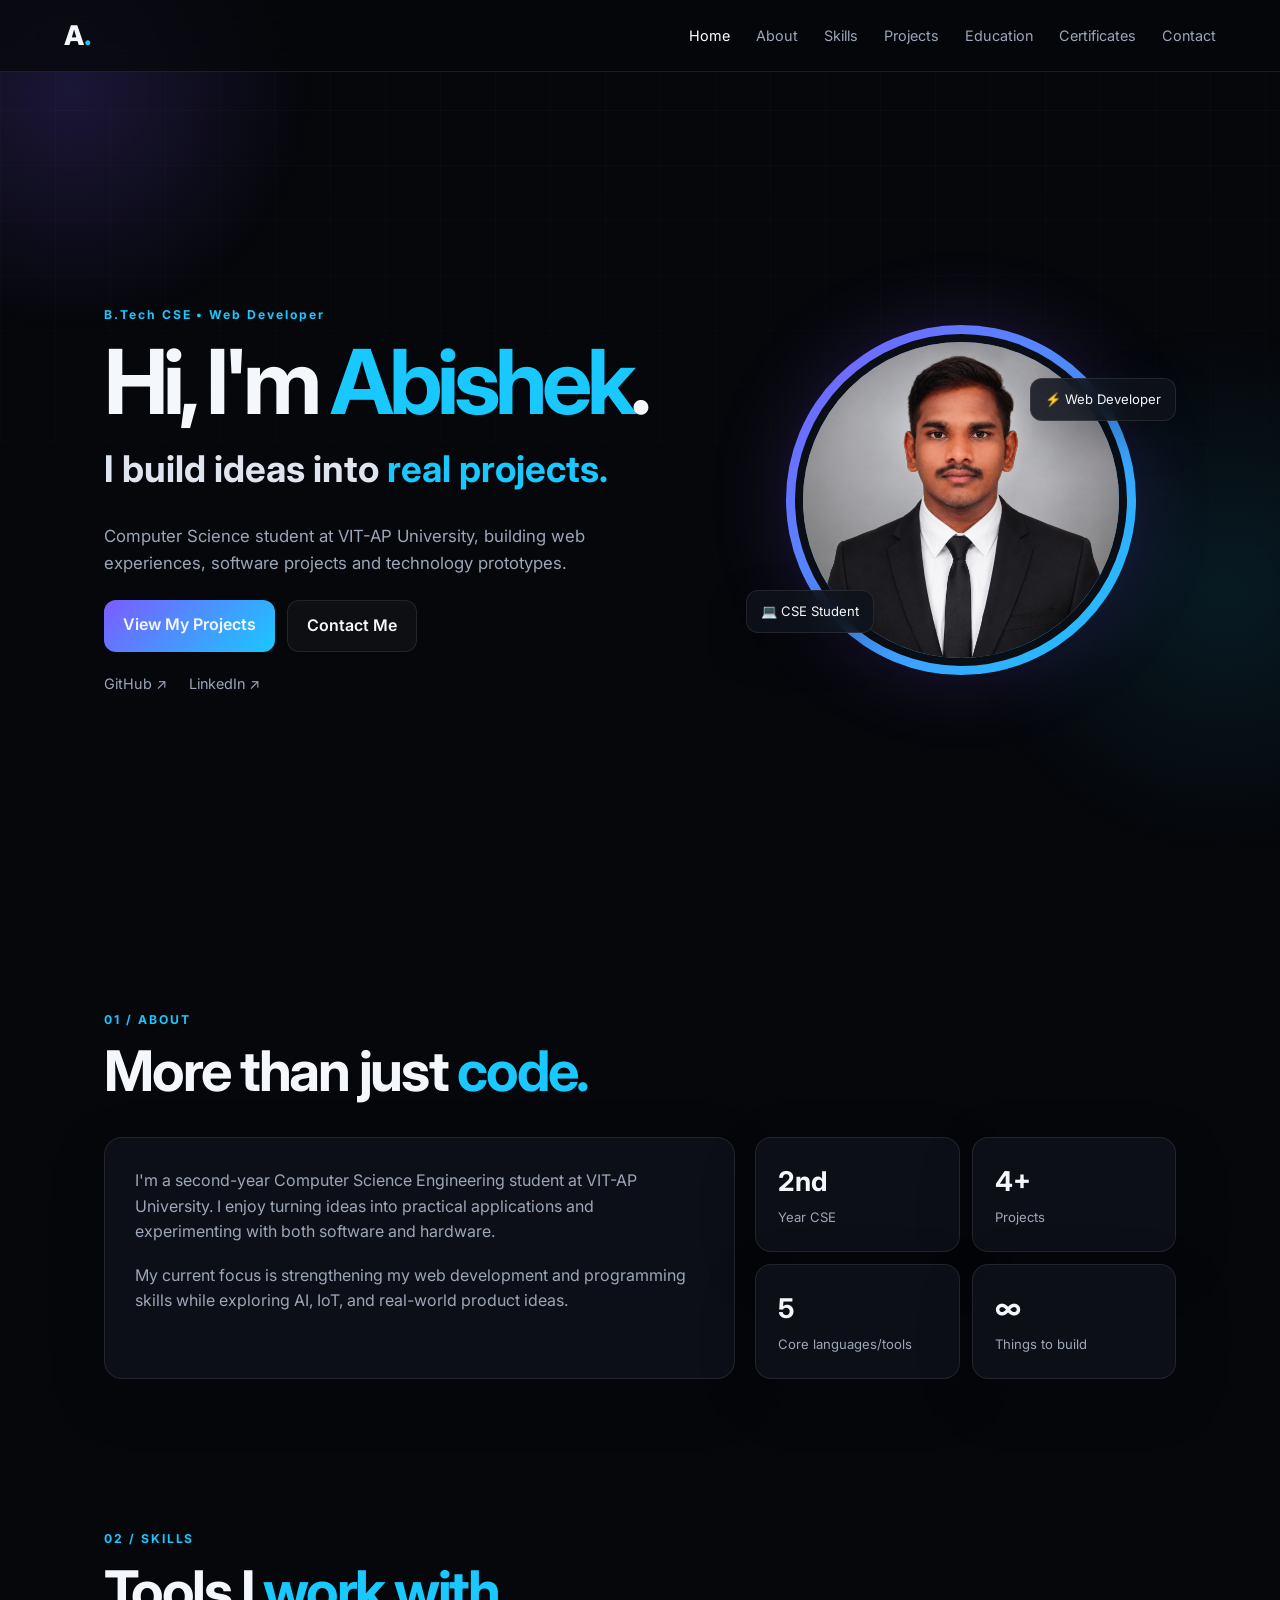
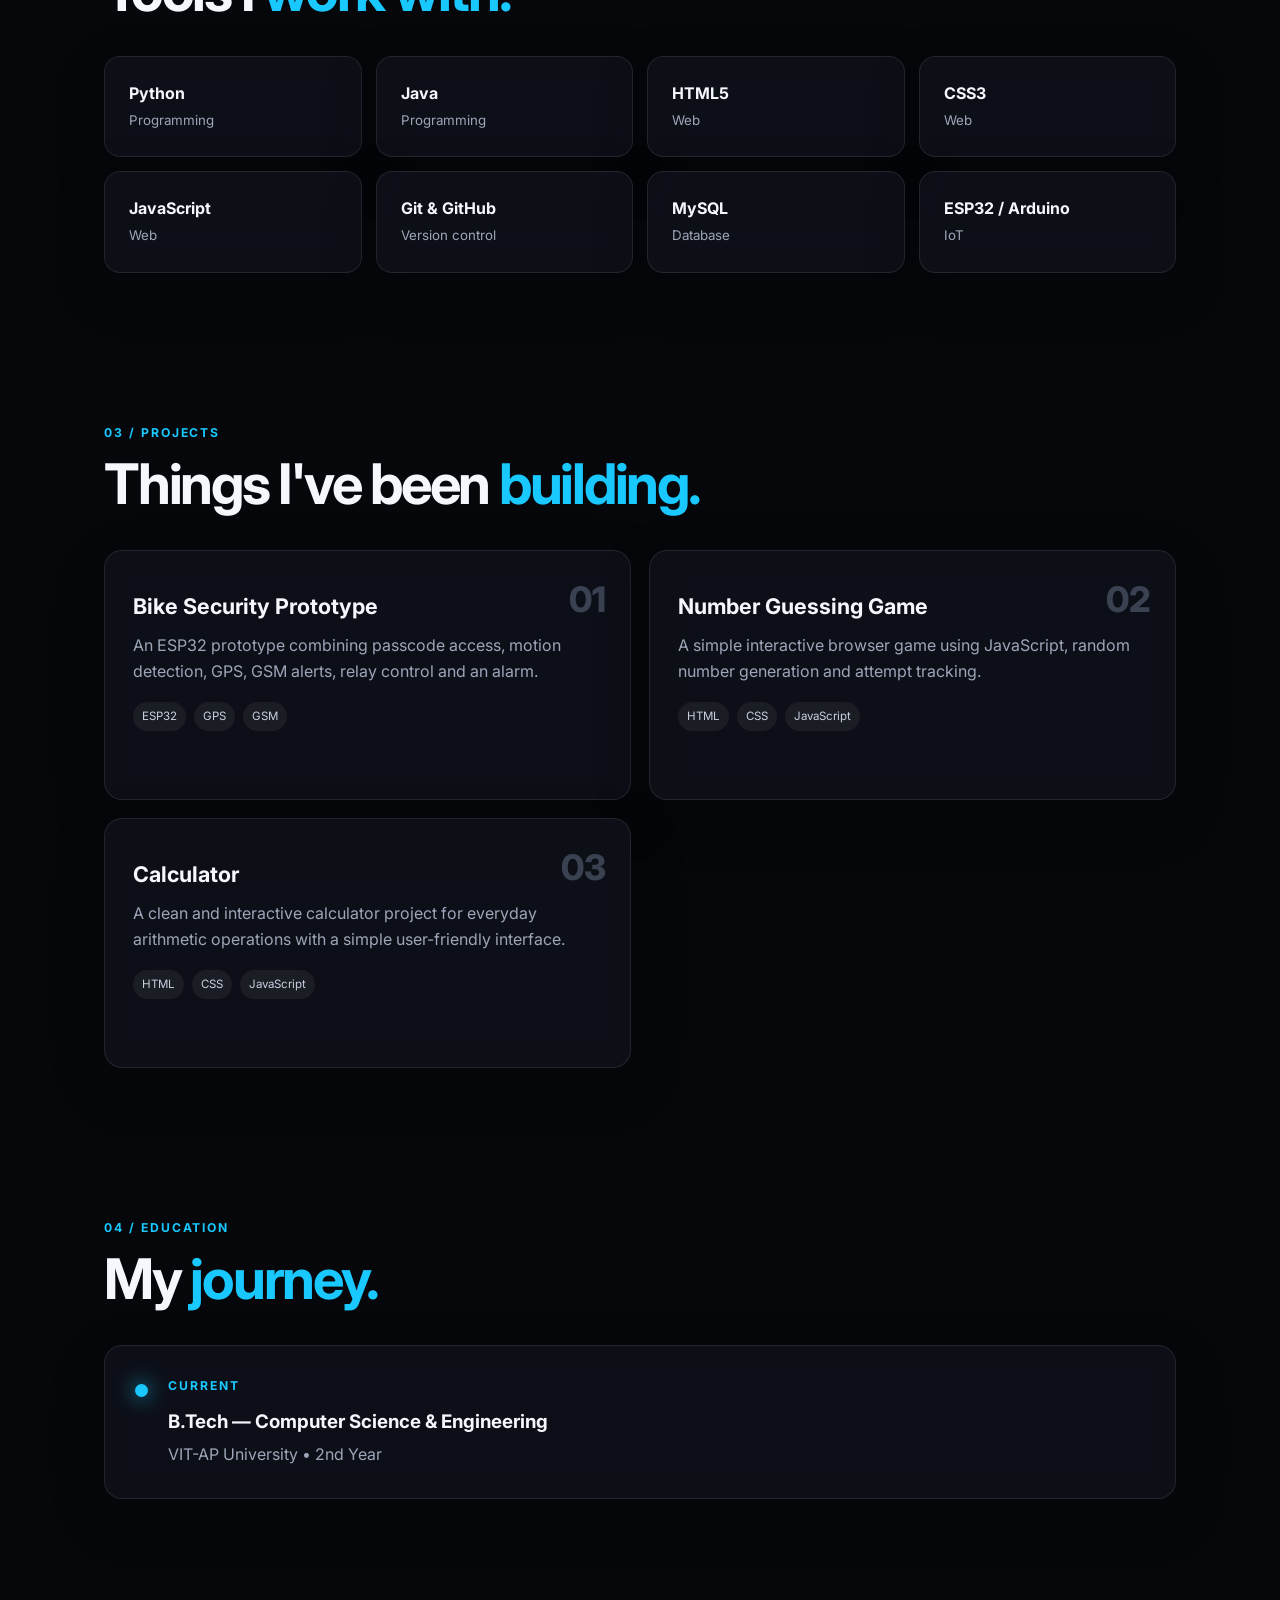
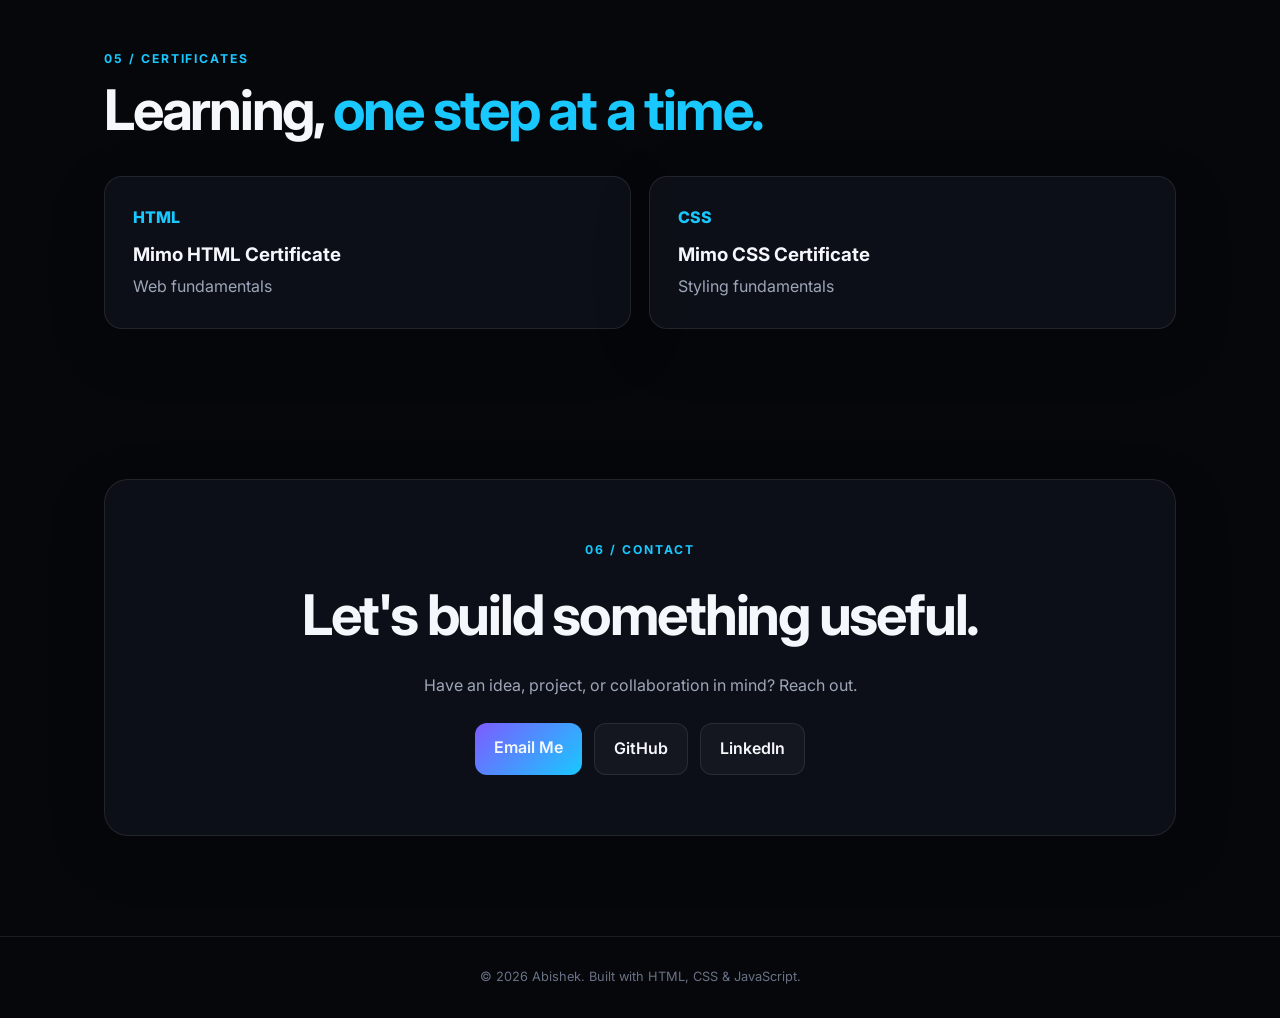
==== index.html @ ac8b68ea "Add files via upload" ====
<!DOCTYPE html>
<html lang="en">
<head>
  <meta charset="UTF-8">
  <meta name="viewport" content="width=device-width, initial-scale=1.0">
  <meta name="description" content="Abishek — B.Tech CSE student and web developer portfolio.">
  <title>Abishek | CSE Student & Web Developer</title>
  <link rel="preconnect" href="https://fonts.googleapis.com">
  <link rel="preconnect" href="https://fonts.gstatic.com" crossorigin>
  <link href="https://fonts.googleapis.com/css2?family=Inter:wght@400;500;600;700;800&display=swap" rel="stylesheet">
  <link rel="stylesheet" href="css/style.css">
</head>
<body>
  <div class="bg-grid"></div>
  <header class="navbar">
    <a class="logo" href="#home">A<span>.</span></a>
    <button class="menu-btn" id="menuBtn" aria-label="Toggle navigation">☰</button>
    <nav id="nav">
      <a href="#home" class="active">Home</a>
      <a href="#about">About</a>
      <a href="#skills">Skills</a>
      <a href="#projects">Projects</a>
      <a href="#education">Education</a>
      <a href="#certificates">Certificates</a>
      <a href="#contact">Contact</a>
    </nav>
  </header>

  <main>
    <section id="home" class="hero section">
      <div class="hero-copy reveal">
        <p class="eyebrow">B.Tech CSE • Web Developer</p>
        <h1>Hi, I'm <span>Abishek</span>.</h1>
        <h2>I build ideas into <span class="gradient-text">real projects.</span></h2>
        <p class="hero-text">Computer Science student at VIT-AP University, building web experiences, software projects and technology prototypes.</p>
        <div class="actions">
          <a class="btn primary" href="#projects">View My Projects</a>
          <a class="btn secondary" href="#contact">Contact Me</a>
        </div>
        <div class="socials">
          <a href="https://github.com/Abishek0523" target="_blank" rel="noreferrer">GitHub ↗</a>
          <a href="https://www.linkedin.com/in/abishek-j-a5b180357?utm_source=share_via&utm_content=profile&utm_medium=member_android" target="_blank" rel="noreferrer">LinkedIn ↗</a>
        </div>
      </div>
      <div class="hero-photo reveal">
        <div class="photo-ring">
          <img class="photo-placeholder" src="assets/profile.jpg" alt="Abishek">
        </div>
        <div class="floating-card card-one">⚡ Web Developer</div>
        <div class="floating-card card-two">💻 CSE Student</div>
      </div>
    </section>

    <section id="about" class="section">
      <div class="section-heading reveal"><p class="eyebrow">01 / ABOUT</p><h2>More than just <span>code.</span></h2></div>
      <div class="about-grid">
        <div class="glass about-text reveal">
          <p>I'm a second-year Computer Science Engineering student at VIT-AP University. I enjoy turning ideas into practical applications and experimenting with both software and hardware.</p>
          <p>My current focus is strengthening my web development and programming skills while exploring AI, IoT, and real-world product ideas.</p>
        </div>
        <div class="stats reveal">
          <div class="stat glass"><strong>2nd</strong><span>Year CSE</span></div>
          <div class="stat glass"><strong>4+</strong><span>Projects</span></div>
          <div class="stat glass"><strong>5</strong><span>Core languages/tools</span></div>
          <div class="stat glass"><strong>∞</strong><span>Things to build</span></div>
        </div>
      </div>
    </section>

    <section id="skills" class="section">
      <div class="section-heading reveal"><p class="eyebrow">02 / SKILLS</p><h2>Tools I <span>work with.</span></h2></div>
      <div class="skills-grid">
        <div class="skill glass reveal"><b>Python</b><small>Programming</small></div>
        <div class="skill glass reveal"><b>Java</b><small>Programming</small></div>
        <div class="skill glass reveal"><b>HTML5</b><small>Web</small></div>
        <div class="skill glass reveal"><b>CSS3</b><small>Web</small></div>
        <div class="skill glass reveal"><b>JavaScript</b><small>Web</small></div>
        <div class="skill glass reveal"><b>Git & GitHub</b><small>Version control</small></div>
        <div class="skill glass reveal"><b>MySQL</b><small>Database</small></div>
        <div class="skill glass reveal"><b>ESP32 / Arduino</b><small>IoT</small></div>
      </div>
    </section>

    <section id="projects" class="section">
      <div class="section-heading reveal"><p class="eyebrow">03 / PROJECTS</p><h2>Things I've been <span>building.</span></h2></div>
      <div class="projects-grid">
        <article class="project glass reveal">
          <div class="project-number">01</div>
          <h3>Bike Security Prototype</h3>
          <p>An ESP32 prototype combining passcode access, motion detection, GPS, GSM alerts, relay control and an alarm.</p>
          <div class="chips"><span>ESP32</span><span>GPS</span><span>GSM</span></div>
        </article>
        <article class="project glass reveal">
          <div class="project-number">02</div>
          <h3>Number Guessing Game</h3>
          <p>A simple interactive browser game using JavaScript, random number generation and attempt tracking.</p>
          <div class="chips"><span>HTML</span><span>CSS</span><span>JavaScript</span></div>
        </article>
        <article class="project glass reveal">
          <div class="project-number">03</div>
          <h3>Calculator</h3>
          <p>A clean and interactive calculator project for everyday arithmetic operations with a simple user-friendly interface.</p>
          <div class="chips"><span>HTML</span><span>CSS</span><span>JavaScript</span></div>
        </article>
      </div>
    </section>

    <section id="education" class="section">
      <div class="section-heading reveal"><p class="eyebrow">04 / EDUCATION</p><h2>My <span>journey.</span></h2></div>
      <div class="timeline glass reveal">
        <div class="timeline-item">
          <span class="dot"></span>
          <div><p class="eyebrow">CURRENT</p><h3>B.Tech — Computer Science & Engineering</h3><p>VIT-AP University • 2nd Year</p></div>
        </div>
      </div>
    </section>

    <section id="certificates" class="section">
      <div class="section-heading reveal"><p class="eyebrow">05 / CERTIFICATES</p><h2>Learning, <span>one step at a time.</span></h2></div>
      <div class="certificate-grid">
        <div class="certificate glass reveal"><span>HTML</span><h3>Mimo HTML Certificate</h3><p>Web fundamentals</p></div>
        <div class="certificate glass reveal"><span>CSS</span><h3>Mimo CSS Certificate</h3><p>Styling fundamentals</p></div>
      </div>
    </section>

    <section id="contact" class="section contact-section">
      <div class="contact-card glass reveal">
        <p class="eyebrow">06 / CONTACT</p>
        <h2>Let's build something <span>useful.</span></h2>
        <p>Have an idea, project, or collaboration in mind? Reach out.</p>
        <div class="contact-actions">
          <a class="btn primary" href="mailto:abishekj0058@gmail.com">Email Me</a>
          <a class="btn secondary" href="https://github.com/Abishek0523" target="_blank" rel="noreferrer">GitHub</a>
          <a class="btn secondary" href="https://www.linkedin.com/in/abishek-j-a5b180357?utm_source=share_via&utm_content=profile&utm_medium=member_android" target="_blank" rel="noreferrer">LinkedIn</a>
         </div>
      </div>
    </section>
  </main>

  <footer><p>© <span id="year"></span> Abishek. Built with HTML, CSS & JavaScript.</p></footer>
  <script src="js/script.js"></script>
</body>
</html>
---- css/style.css ----
:root{--bg:#06070b;--panel:rgba(17,20,30,.72);--text:#f4f7fb;--muted:#9da6b8;--line:rgba(255,255,255,.09);--accent:#7c5cff;--accent2:#19c8ff;--max:1120px}
*{box-sizing:border-box;margin:0;padding:0}html{scroll-behavior:smooth}body{font-family:Inter,Arial,sans-serif;background:var(--bg);color:var(--text);line-height:1.6;overflow-x:hidden}.bg-grid{position:fixed;inset:0;z-index:-2;background-image:linear-gradient(rgba(255,255,255,.025) 1px,transparent 1px),linear-gradient(90deg,rgba(255,255,255,.025) 1px,transparent 1px);background-size:55px 55px;mask-image:linear-gradient(to bottom,black,transparent 85%)}body:before{content:"";position:fixed;z-index:-1;width:500px;height:500px;left:-180px;top:-160px;background:radial-gradient(circle,rgba(124,92,255,.18),transparent 68%)}body:after{content:"";position:fixed;z-index:-1;width:550px;height:550px;right:-220px;top:35%;background:radial-gradient(circle,rgba(25,200,255,.1),transparent 68%)}
a{color:inherit;text-decoration:none}.navbar{height:72px;position:fixed;top:0;left:0;right:0;z-index:10;display:flex;align-items:center;justify-content:space-between;padding:0 5%;background:rgba(6,7,11,.72);backdrop-filter:blur(18px);border-bottom:1px solid var(--line)}.logo{font-size:1.7rem;font-weight:800}.logo span,.gradient-text,.section-heading h2 span,.hero h1 span{color:var(--accent2)}nav{display:flex;gap:26px}nav a{font-size:.9rem;color:var(--muted);transition:.25s}nav a:hover,nav a.active{color:#fff}.menu-btn{display:none;background:none;border:0;color:#fff;font-size:1.4rem}
.section{max-width:var(--max);margin:auto;padding:110px 24px 40px}.hero{min-height:100vh;display:grid;grid-template-columns:1.15fr .85fr;align-items:center;gap:60px;padding-top:140px}.eyebrow{color:var(--accent2);font-size:.76rem;letter-spacing:.16em;font-weight:700;margin-bottom:12px}.hero h1{font-size:clamp(3rem,7vw,6rem);line-height:1.02;letter-spacing:-.06em}.hero h2{font-size:clamp(1.35rem,3vw,2.3rem);margin-top:12px;color:#dfe5ef}.hero-text{max-width:650px;color:var(--muted);font-size:1.05rem;margin:24px 0}.actions,.socials,.contact-actions{display:flex;gap:12px;flex-wrap:wrap}.btn{padding:12px 19px;border-radius:12px;border:1px solid var(--line);font-weight:600;transition:.25s}.btn:hover{transform:translateY(-2px)}.primary{background:linear-gradient(135deg,var(--accent),var(--accent2));border:0}.secondary{background:rgba(255,255,255,.035)}.socials{margin-top:20px;gap:22px}.socials a{color:var(--muted);font-size:.9rem}.socials a:hover{color:#fff}.hero-photo{position:relative;display:flex;justify-content:center}.photo-ring{width:min(350px,75vw);aspect-ratio:1;border-radius:50%;padding:9px;background:linear-gradient(135deg,var(--accent),var(--accent2));box-shadow:0 0 80px rgba(124,92,255,.2)}.photo-placeholder{height:100%;border-radius:50%;display:grid;place-items:center;text-align:center;font-weight:800;letter-spacing:.12em;font-size:1.5rem;color:#aeb8ca;background:radial-gradient(circle at 35% 30%,#252b3b,#0c0f17 65%);border:8px solid #0b0e15}.floating-card{position:absolute;background:rgba(15,18,27,.85);border:1px solid var(--line);padding:10px 14px;border-radius:12px;backdrop-filter:blur(12px);font-size:.82rem;box-shadow:0 15px 40px rgba(0,0,0,.25)}.card-one{top:15%;right:0}.card-two{bottom:12%;left:0}
.section-heading{margin-bottom:34px}.section-heading h2{font-size:clamp(2rem,5vw,3.5rem);line-height:1.1;letter-spacing:-.04em}.glass{background:var(--panel);border:1px solid var(--line);box-shadow:0 18px 60px rgba(0,0,0,.16);backdrop-filter:blur(14px)}.about-grid{display:grid;grid-template-columns:1.5fr 1fr;gap:20px}.about-text{padding:30px;border-radius:18px;color:var(--muted)}.about-text p+p{margin-top:18px}.stats{display:grid;grid-template-columns:1fr 1fr;gap:12px}.stat{border-radius:16px;padding:22px}.stat strong{display:block;font-size:1.7rem}.stat span{color:var(--muted);font-size:.82rem}.skills-grid{display:grid;grid-template-columns:repeat(4,1fr);gap:14px}.skill{padding:24px;border-radius:16px;transition:.3s}.skill:hover,.project:hover,.certificate:hover{transform:translateY(-5px);border-color:rgba(124,92,255,.45)}.skill b{display:block}.skill small{color:var(--muted)}.projects-grid{display:grid;grid-template-columns:repeat(2,1fr);gap:18px}.project{position:relative;padding:28px;border-radius:18px;min-height:250px;transition:.3s}.project.featured{grid-column:span 2;background:linear-gradient(145deg,rgba(124,92,255,.13),rgba(17,20,30,.75))}.project-number{position:absolute;right:24px;top:20px;color:#3a4151;font-weight:800;font-size:2.2rem}.tag{font-size:.7rem;color:var(--accent2);font-weight:800;letter-spacing:.12em}.project h3{font-size:1.35rem;margin:10px 0}.project p{color:var(--muted);max-width:700px}.chips{display:flex;gap:8px;flex-wrap:wrap;margin:18px 0}.chips span{padding:5px 9px;border-radius:999px;background:rgba(255,255,255,.06);font-size:.72rem;color:#c8d0df}.project-link{font-weight:600;color:#fff}.timeline{padding:30px;border-radius:18px}.timeline-item{display:flex;gap:20px;align-items:flex-start}.dot{width:13px;height:13px;border-radius:50%;background:var(--accent2);margin-top:8px;box-shadow:0 0 20px var(--accent2)}.timeline-item h3{margin-bottom:5px}.timeline-item p:last-child{color:var(--muted)}.certificate-grid{display:grid;grid-template-columns:repeat(2,1fr);gap:18px}.certificate{padding:28px;border-radius:18px;transition:.3s}.certificate span{font-weight:800;color:var(--accent2)}.certificate h3{margin:10px 0 4px}.certificate p{color:var(--muted)}.contact-section{padding-bottom:100px}.contact-card{text-align:center;padding:60px 25px;border-radius:24px}.contact-card h2{font-size:clamp(2rem,5vw,3.5rem);letter-spacing:-.04em}.contact-card>p:not(.eyebrow){color:var(--muted);margin:12px auto 25px}.contact-actions{justify-content:center}footer{padding:30px 20px;border-top:1px solid var(--line);text-align:center;color:#697285;font-size:.8rem}.reveal{opacity:0;transform:translateY(22px);transition:.7s ease}.reveal.visible{opacity:1;transform:none}
@media(max-width:800px){nav{display:none;position:absolute;top:72px;left:0;right:0;padding:18px 24px;flex-direction:column;background:rgba(6,7,11,.96);border-bottom:1px solid var(--line)}nav.open{display:flex}.menu-btn{display:block}.hero{grid-template-columns:1fr;text-align:center;gap:40px}.hero-text{margin-left:auto;margin-right:auto}.actions,.socials{justify-content:center}.hero-photo{order:-1}.photo-ring{width:230px}.floating-card{display:none}.about-grid{grid-template-columns:1fr}.skills-grid{grid-template-columns:repeat(2,1fr)}.projects-grid{grid-template-columns:1fr}.project.featured{grid-column:auto}.certificate-grid{grid-template-columns:1fr}}
@media(max-width:430px){.section{padding-left:16px;padding-right:16px}.skills-grid{grid-template-columns:1fr}.hero h1{font-size:3.2rem}}
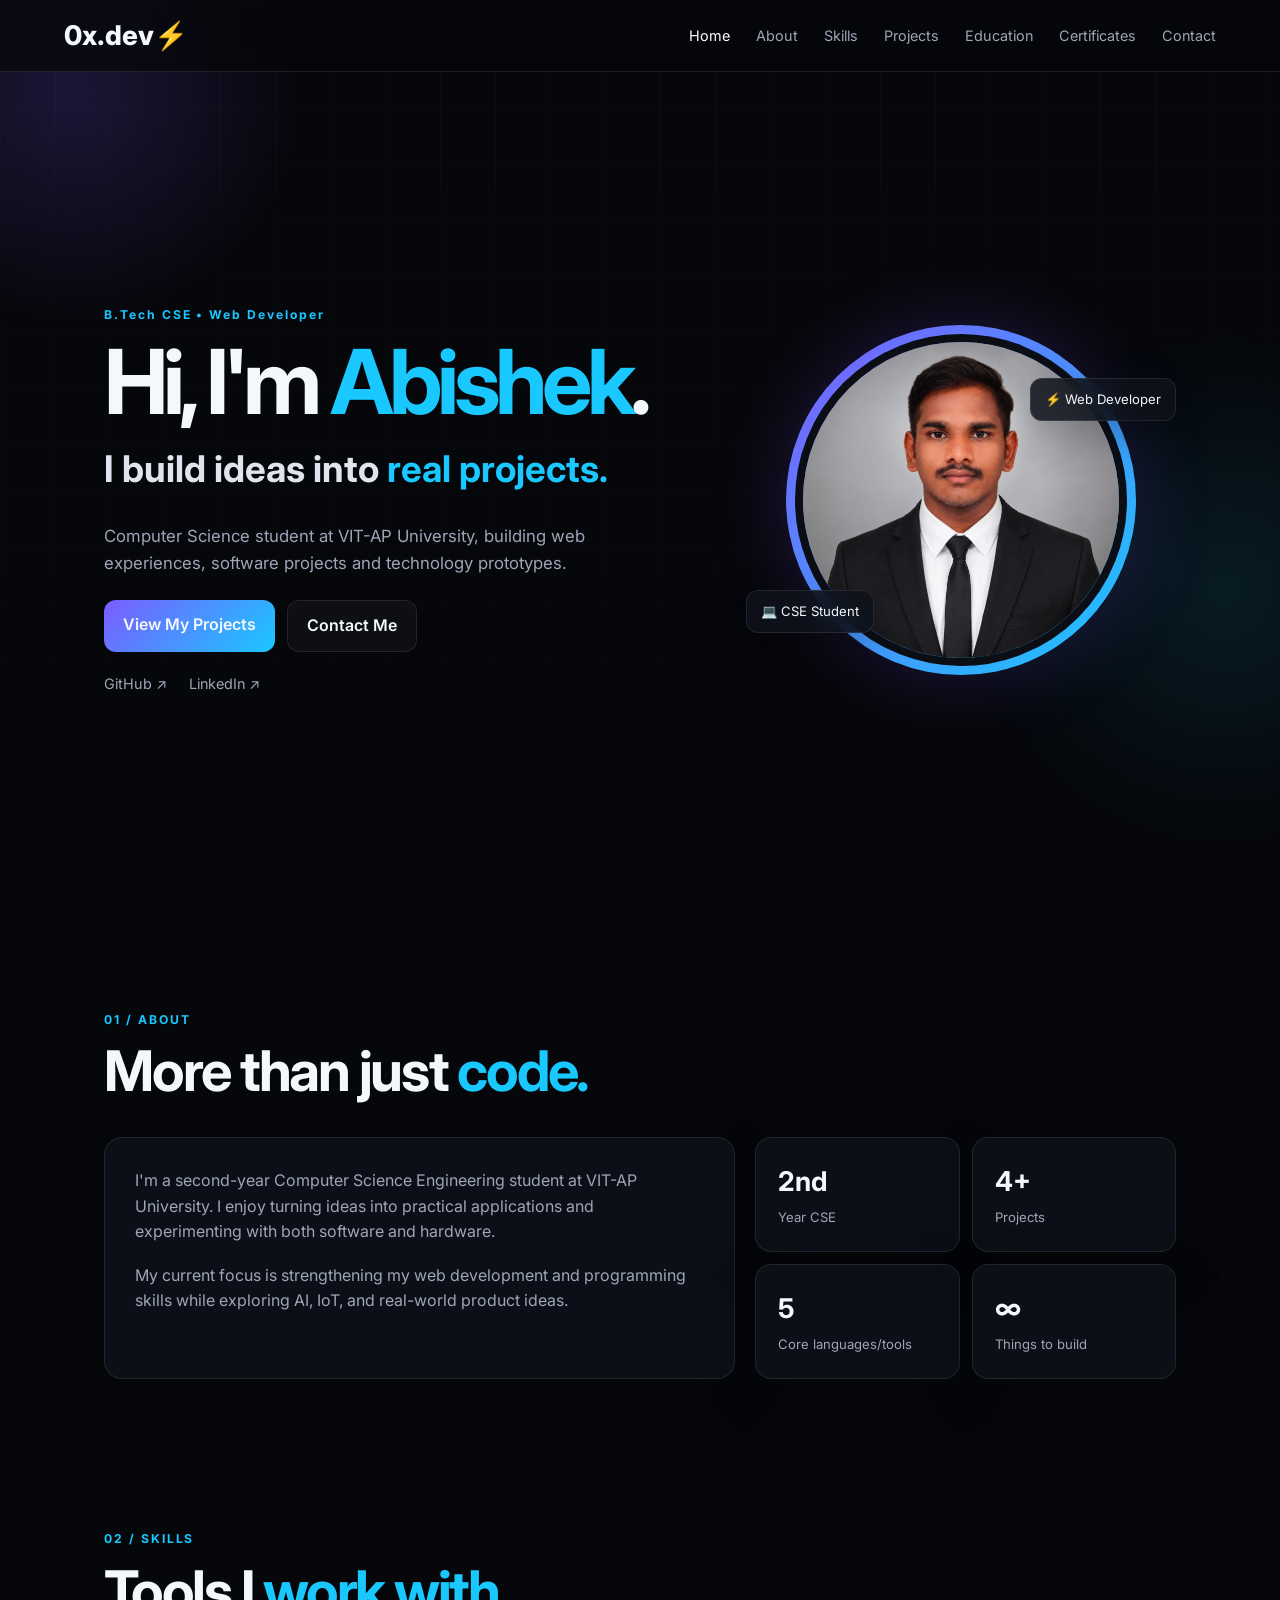
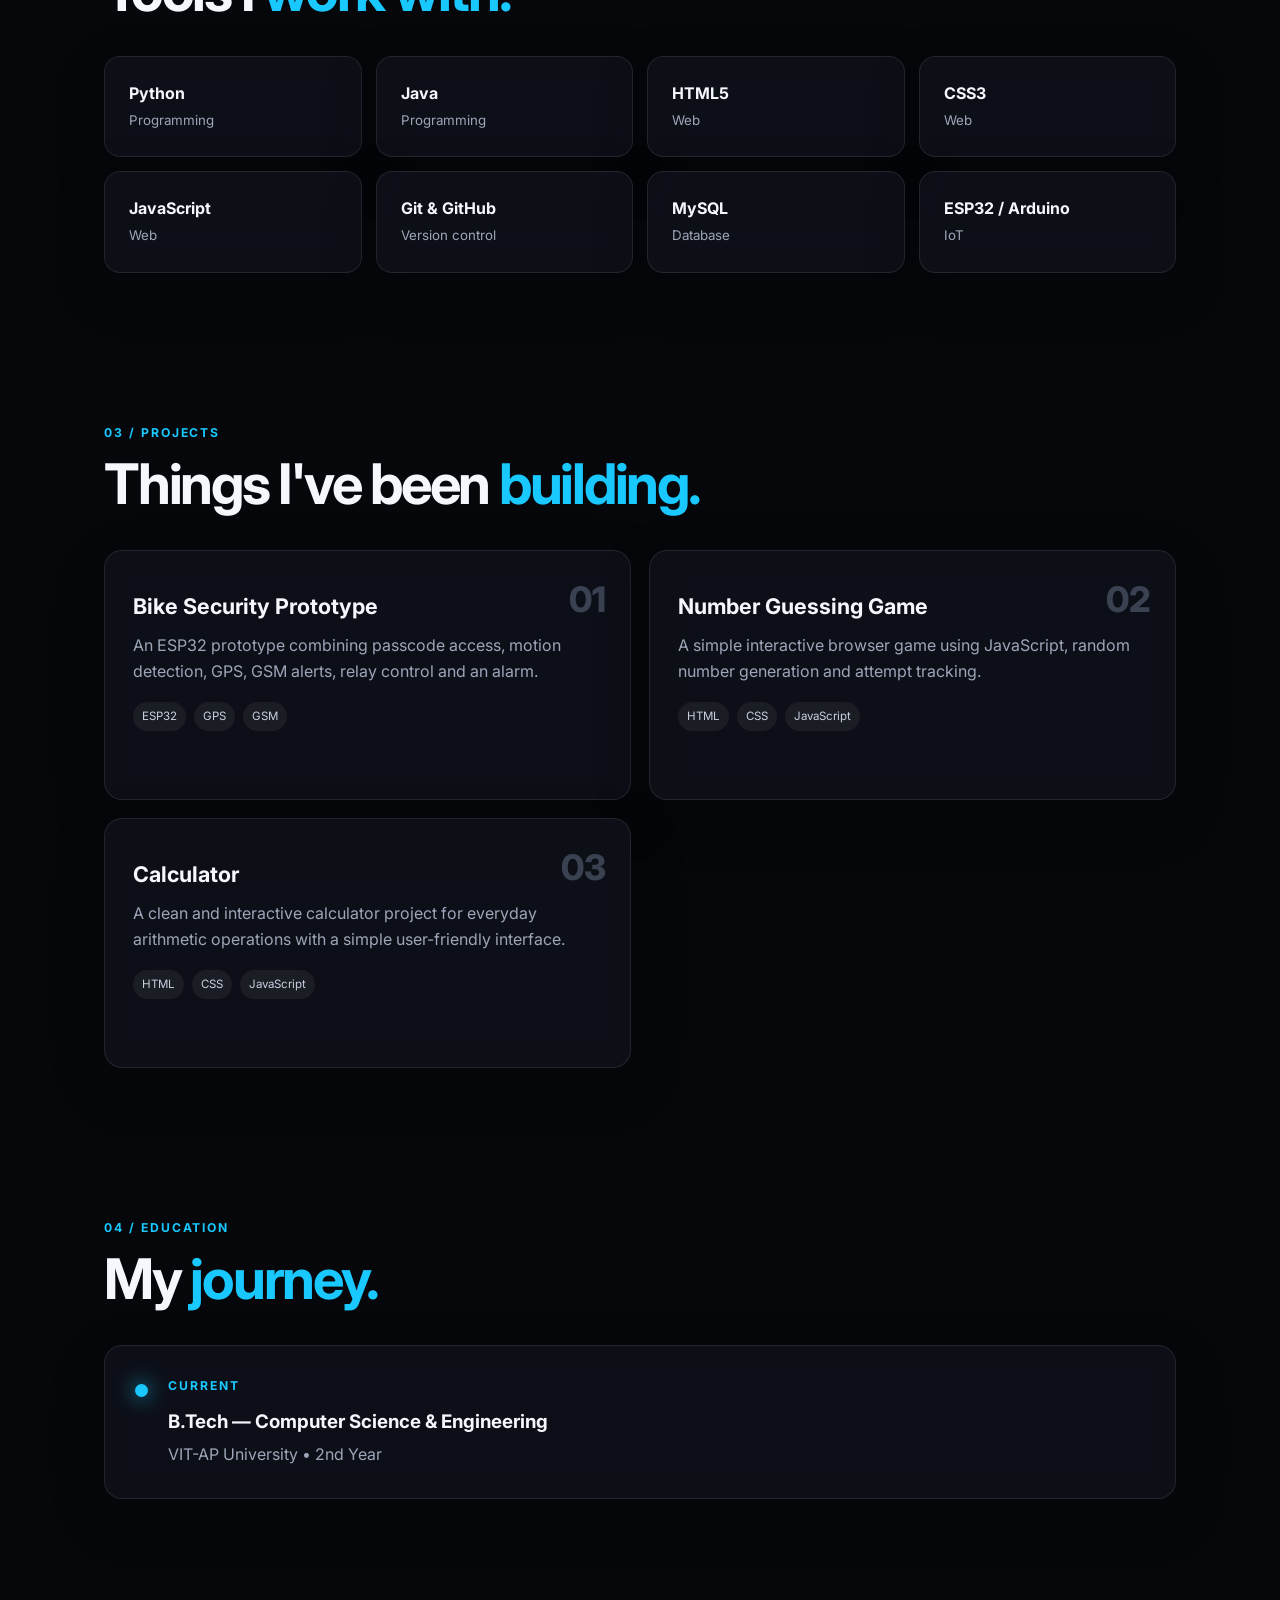
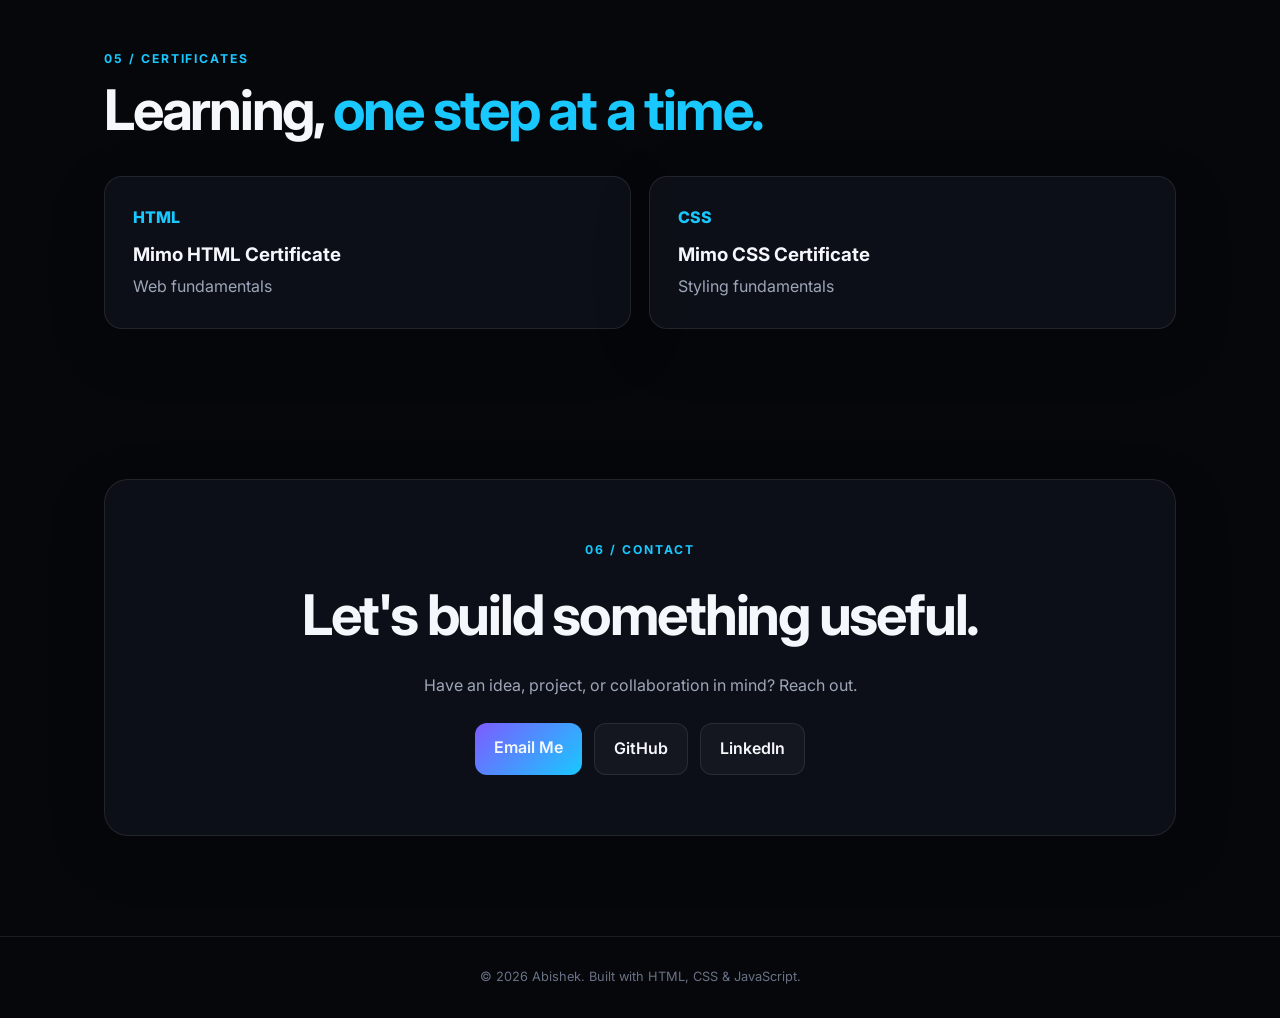
==== commit 86b95247: "Update logo link text in index.html" ====
--- a/index.html
+++ b/index.html
@@ -13,7 +13,7 @@
 <body>
   <div class="bg-grid"></div>
   <header class="navbar">
-    <a class="logo" href="#home">A<span>.</span></a>
+    <a class="logo" href="#home">0x.dev<span>⚡</span></a>
     <button class="menu-btn" id="menuBtn" aria-label="Toggle navigation">☰</button>
     <nav id="nav">
       <a href="#home" class="active">Home</a>
@@ -140,4 +140,4 @@
   <footer><p>© <span id="year"></span> Abishek. Built with HTML, CSS & JavaScript.</p></footer>
   <script src="js/script.js"></script>
 </body>
-</html>+</html>
